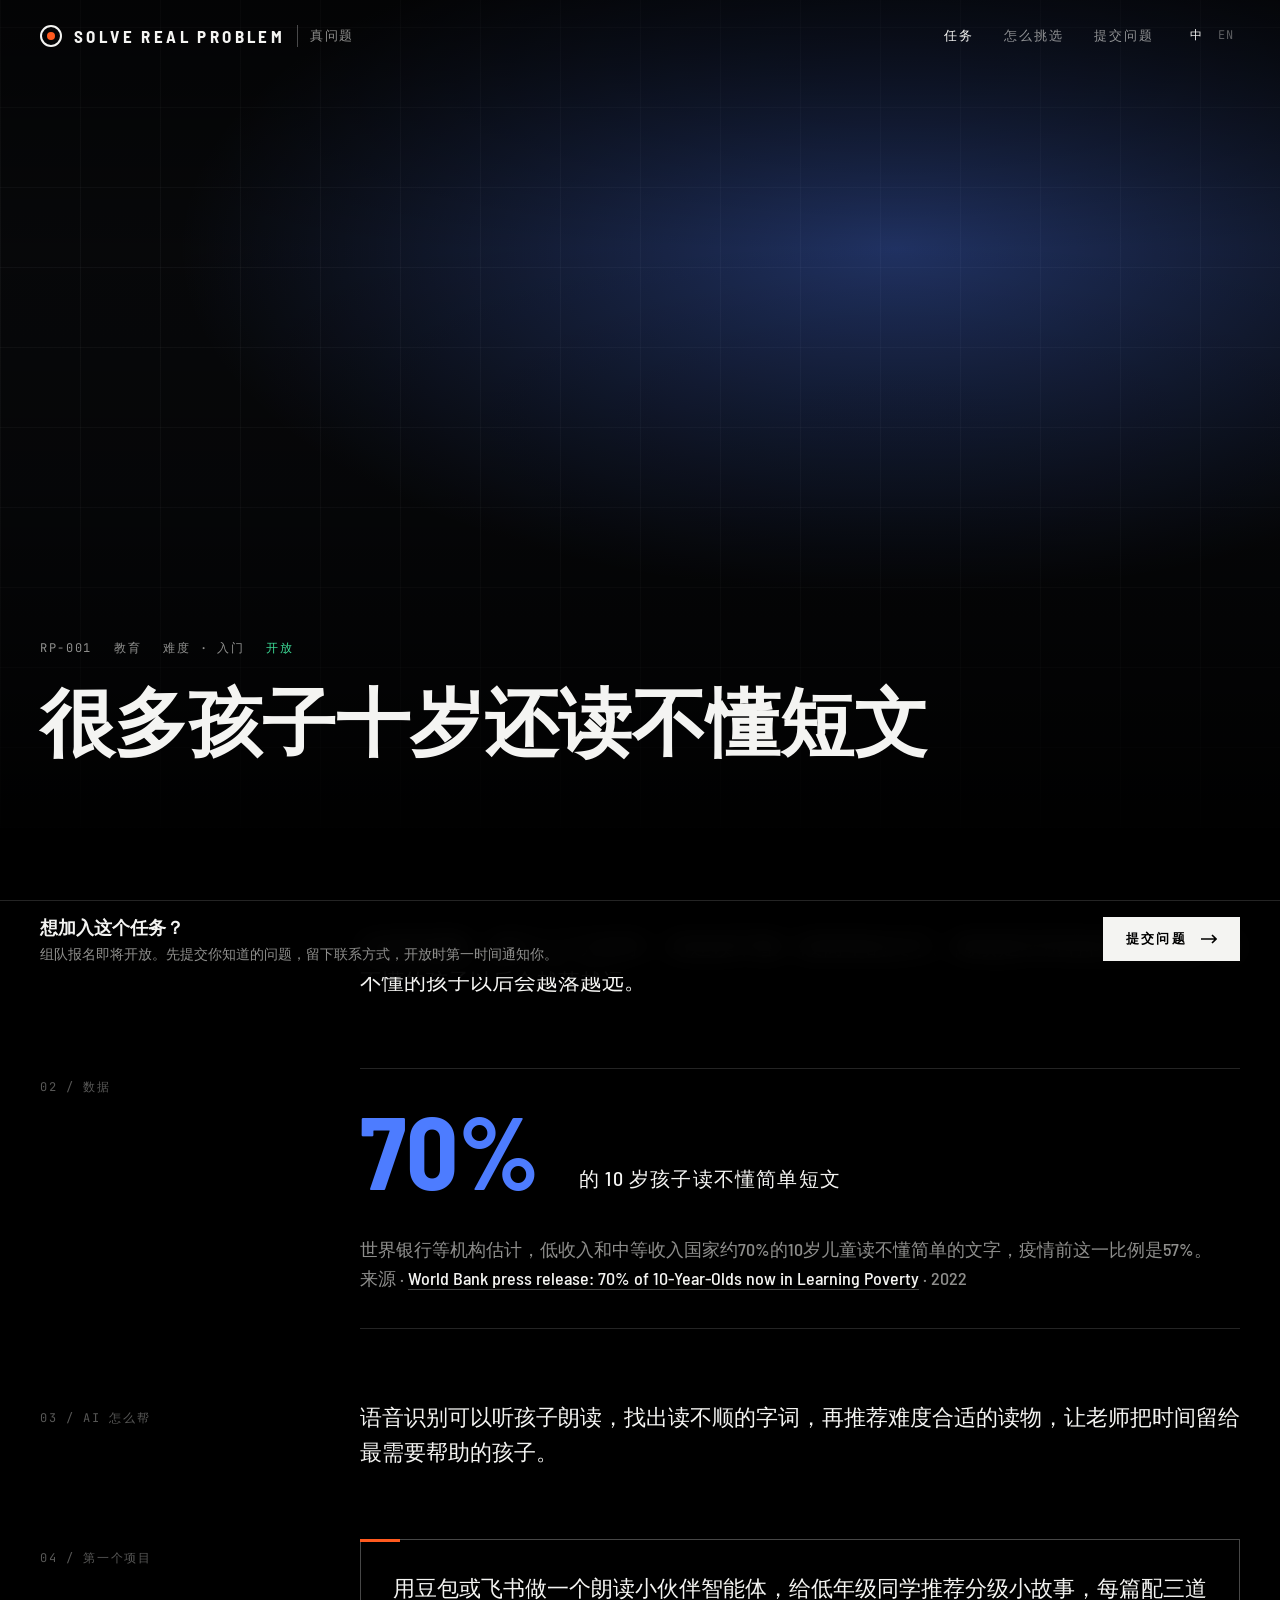
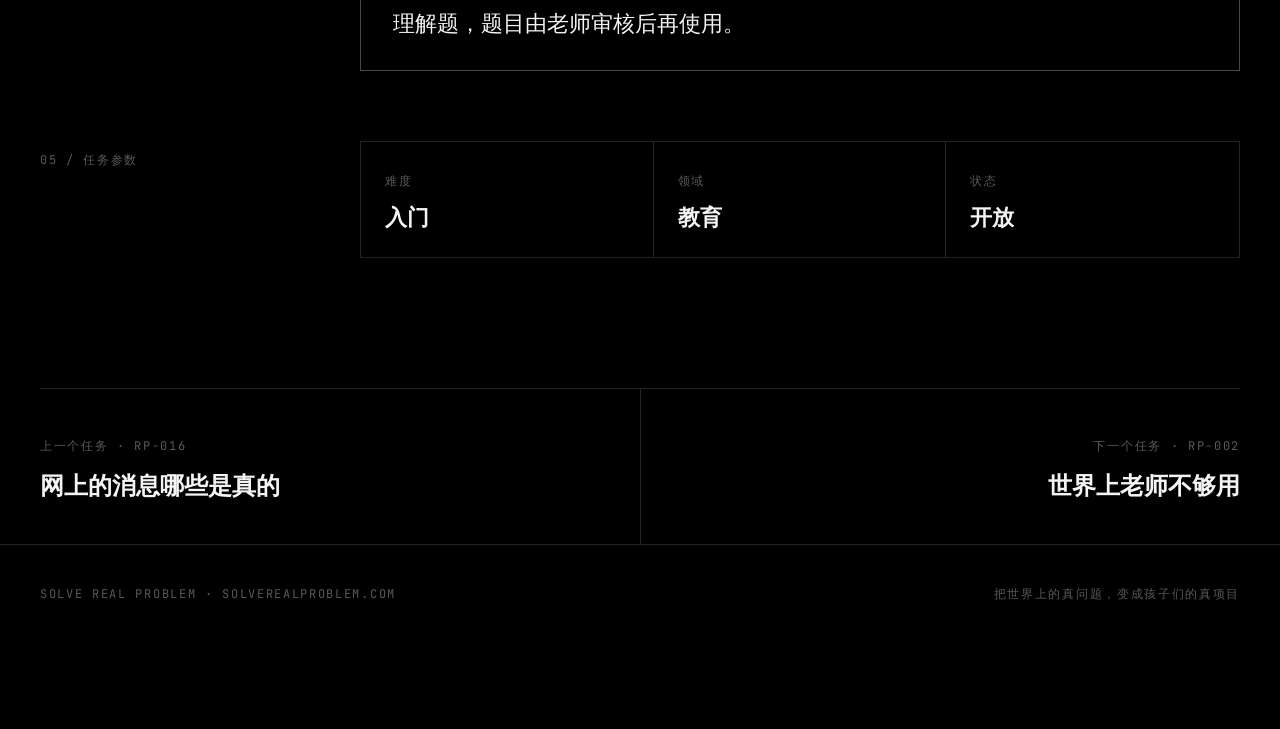
==== problem.html @ 1b387865 "改为任务控制中心风格：全屏图片首屏、任务清单、独立任务页、发射检查单；问题增加到 36 个 Co-authored-by: Cursor <cursoragent@cursor.com>" ====
<!doctype html>
<html lang="zh-CN" data-lang="zh">
<head>
<meta charset="utf-8">
<meta name="viewport" content="width=device-width, initial-scale=1">
<title data-zh="任务 · 真问题" data-en="Mission · Solve Real Problem">任务 · 真问题</title>
<link rel="icon" href="data:image/svg+xml,%3Csvg xmlns='http://www.w3.org/2000/svg' viewBox='0 0 32 32'%3E%3Crect width='32' height='32' fill='%23000'/%3E%3Ccircle cx='16' cy='16' r='10' fill='none' stroke='%23fff' stroke-width='3'/%3E%3Ccircle cx='16' cy='16' r='4' fill='%23ff5a1f'/%3E%3C/svg%3E">
<link rel="stylesheet" href="assets/style.css">
</head>
<body data-page="mission" style="padding-bottom:76px">
<main id="mission"></main>
<script src="assets/problems.js"></script>
<script src="assets/site.js"></script>
</body>
</html>
---- assets/style.css ----
@font-face{font-family:"Display";src:url(fonts/barlow-semi-condensed-latin-500-normal.woff2) format("woff2");font-weight:500;font-display:swap}
@font-face{font-family:"Display";src:url(fonts/barlow-semi-condensed-latin-700-normal.woff2) format("woff2");font-weight:700;font-display:swap}
@font-face{font-family:"Mono";src:url(fonts/jetbrains-mono-latin-400-normal.woff2) format("woff2");font-weight:400;font-display:swap}
@font-face{font-family:"Mono";src:url(fonts/jetbrains-mono-latin-500-normal.woff2) format("woff2");font-weight:500;font-display:swap}

:root{
  --bg:#000;
  --panel:#0b0c0e;
  --line:rgba(255,255,255,.14);
  --line-2:rgba(255,255,255,.28);
  --text:#f4f4f2;
  --muted:rgba(244,244,242,.58);
  --dim:rgba(244,244,242,.36);
  --signal:#ff5a1f;
  --go:#3ddc97;
  --max:1360px;
  --sans:"Display","PingFang SC","Hiragino Sans GB","Microsoft YaHei",system-ui,sans-serif;
  --mono:"Mono","SFMono-Regular",Menlo,Consolas,monospace;
}
*{box-sizing:border-box}
html{scroll-behavior:smooth;scroll-padding-top:72px;background:var(--bg)}
body{margin:0;background:var(--bg);color:var(--text);font-family:var(--sans);font-size:17px;line-height:1.65;-webkit-font-smoothing:antialiased}
a{color:inherit;text-decoration:none}
button{font:inherit;color:inherit}
::selection{background:var(--signal);color:#000}

html[data-lang="zh"] [data-l="en"],
html[data-lang="en"] [data-l="zh"]{display:none !important}

.wrap{max-width:var(--max);margin:0 auto;padding:0 40px}
.mono{font-family:var(--mono);font-size:12px;letter-spacing:.14em;text-transform:uppercase}
.caps{text-transform:uppercase;letter-spacing:.12em}

/* nav */
.top{position:fixed;inset:0 0 auto;z-index:40;transition:background .3s, border-color .3s;border-bottom:1px solid transparent}
.top.solid{background:rgba(0,0,0,.86);backdrop-filter:blur(12px);border-bottom-color:var(--line)}
.top .wrap{display:flex;align-items:center;justify-content:space-between;height:72px}
.brand{display:flex;align-items:center;gap:12px}
.brand .mk{width:22px;height:22px;border:2px solid var(--text);border-radius:50%;position:relative}
.brand .mk::after{content:"";position:absolute;inset:5px;background:var(--signal);border-radius:50%}
.brand b{font-weight:700;font-size:17px;letter-spacing:.2em;text-transform:uppercase}
.brand small{font-size:13px;color:var(--muted);letter-spacing:.1em;border-left:1px solid var(--line-2);padding-left:12px}
.nav{display:flex;align-items:center;gap:30px}
.nav a{font-size:13px;font-weight:500;letter-spacing:.16em;text-transform:uppercase;color:var(--muted);transition:color .2s}
.nav a:hover,.nav a.on{color:var(--text)}
.lang{display:flex;gap:2px;font-family:var(--mono);font-size:12px}
.lang button{background:none;border:0;cursor:pointer;color:var(--dim);padding:4px 6px;letter-spacing:.1em}
.lang button.on{color:var(--text)}

/* buttons */
.btn{display:inline-flex;align-items:center;gap:14px;height:52px;padding:0 28px;border:1.5px solid var(--text);font-size:14px;font-weight:700;letter-spacing:.18em;text-transform:uppercase;background:transparent;cursor:pointer;transition:background .2s,color .2s}
.btn:hover{background:var(--text);color:#000}
.btn .ar{width:16px;height:10px}
.btn.fill{background:var(--text);color:#000}
.btn.fill:hover{background:transparent;color:var(--text)}

/* photo layer */
.ph{position:absolute;inset:0;background:#0b0c0e center/cover no-repeat}
.ph.fallback{background:
  radial-gradient(80% 60% at 70% 30%,color-mix(in srgb,var(--c,#555) 38%,transparent),transparent 70%),
  repeating-linear-gradient(90deg,rgba(255,255,255,.04) 0 1px,transparent 1px 80px),
  repeating-linear-gradient(0deg,rgba(255,255,255,.04) 0 1px,transparent 1px 80px),#07080a}
.shade{position:absolute;inset:0;background:linear-gradient(180deg,rgba(0,0,0,.55) 0%,rgba(0,0,0,.05) 30%,rgba(0,0,0,.25) 60%,rgba(0,0,0,.92) 100%)}

/* hero */
.hero{position:relative;height:100vh;min-height:640px;overflow:hidden}
.hero .slide{position:absolute;inset:0;opacity:0;transition:opacity 1.4s ease}
.hero .slide.on{opacity:1}
.hero .slide .ph{transform:scale(1.06);transition:transform 9s linear}
.hero .slide.on .ph{transform:scale(1)}
.hero .copy{position:absolute;left:0;right:0;bottom:0;padding-bottom:88px}
.hero .meta{display:flex;gap:22px;color:var(--muted);margin-bottom:18px}
.hero .meta .st{color:var(--go)}
.hero .big{font-weight:700;font-size:clamp(72px,11vw,168px);line-height:.9;letter-spacing:-.01em;font-variant-numeric:tabular-nums}
.hero .label{font-size:clamp(18px,1.8vw,26px);font-weight:500;letter-spacing:.06em;margin:14px 0 6px;text-transform:uppercase}
.hero .title{font-size:clamp(17px,1.4vw,20px);color:var(--muted);margin:0 0 30px}
.hero .dots{position:absolute;right:40px;bottom:96px;display:flex;flex-direction:column;align-items:flex-end;gap:14px}
.hero .count{font-family:var(--mono);font-size:12px;letter-spacing:.14em;color:var(--muted)}
.hero .bars{display:flex;gap:6px}
.hero .bars button{width:34px;height:2px;border:0;background:var(--line-2);cursor:pointer;padding:0;position:relative;overflow:hidden}
.hero .bars button i{position:absolute;inset:0;background:var(--text);transform:scaleX(0);transform-origin:left}
.hero .bars button.done i{transform:scaleX(1)}
.hero .bars button.on i{animation:fill var(--dur,7s) linear forwards}
@keyframes fill{to{transform:scaleX(1)}}
.hero .scroll{position:absolute;left:50%;bottom:26px;transform:translateX(-50%);color:var(--dim)}

/* thesis */
.thesis{padding:160px 0 120px;border-bottom:1px solid var(--line)}
.thesis h1{font-weight:700;font-size:clamp(40px,5.4vw,84px);line-height:1.08;margin:0;max-width:1100px;letter-spacing:-.005em}
.thesis h1 em{font-style:normal;color:var(--signal)}
.thesis p{color:var(--muted);font-size:20px;max-width:720px;margin:34px 0 0}
.telemetry{display:grid;grid-template-columns:repeat(4,1fr);margin-top:90px;border-top:1px solid var(--line)}
.telemetry div{padding:26px 0 0;border-right:1px solid var(--line);padding-left:24px}
.telemetry div:first-child{padding-left:0}
.telemetry div:last-child{border-right:0}
.telemetry b{display:block;font-weight:700;font-size:clamp(44px,4.6vw,72px);line-height:1;font-variant-numeric:tabular-nums}
.telemetry span{display:block;margin-top:10px;color:var(--muted)}

/* section heads */
.sec{padding:120px 0}
.sec-top{display:flex;justify-content:space-between;align-items:flex-end;gap:30px;margin-bottom:48px}
.sec-top .mono{color:var(--signal);margin-bottom:14px;display:block}
.sec-top h2{margin:0;font-weight:700;font-size:clamp(34px,3.8vw,58px);line-height:1.08}
.sec-top p{margin:14px 0 0;color:var(--muted);max-width:640px}

/* manifest */
.controls{display:flex;justify-content:space-between;align-items:center;gap:24px;border-top:1px solid var(--line);border-bottom:1px solid var(--line);padding:14px 0;position:sticky;top:72px;background:rgba(0,0,0,.92);backdrop-filter:blur(10px);z-index:10}
.tabs{display:flex;flex-wrap:wrap;gap:6px 22px}
.tabs button{background:none;border:0;cursor:pointer;color:var(--dim);font-size:14px;letter-spacing:.1em;padding:6px 0;position:relative}
.tabs button:hover{color:var(--text)}
.tabs button.on{color:var(--text)}
.tabs button.on::after{content:"";position:absolute;left:0;right:0;bottom:0;height:2px;background:var(--signal)}
.tabs button sup{font-family:var(--mono);font-size:10px;color:var(--dim);margin-left:4px}
.find{display:flex;align-items:center;gap:10px;border-bottom:1px solid var(--line-2);min-width:260px;padding:4px 0}
.find svg{width:16px;height:16px;color:var(--muted)}
.find input{background:none;border:0;outline:none;color:var(--text);font:inherit;font-size:15px;flex:1;min-width:0}
.find input::placeholder{color:var(--dim)}

.head-row,.row{display:grid;grid-template-columns:96px minmax(0,1fr) 170px 190px 110px 90px 28px;gap:24px;align-items:center}
.head-row{padding:16px 0;color:var(--dim);border-bottom:1px solid var(--line)}
.row{position:relative;padding:26px 0;border-bottom:1px solid var(--line);cursor:pointer;transition:background .25s}
.row::before{content:"";position:absolute;inset:0 -40px;background:rgba(255,255,255,.035);opacity:0;transition:opacity .25s;pointer-events:none}
.row:hover::before{opacity:1}
.row .id{font-family:var(--mono);font-size:13px;color:var(--muted);letter-spacing:.08em}
.row h3{margin:0;font-weight:700;font-size:23px;line-height:1.3}
.row .sub{color:var(--muted);font-size:15px;margin-top:4px}
.row .area{font-size:14px;letter-spacing:.08em;color:var(--muted);display:flex;align-items:center;gap:8px}
.row .area i{width:8px;height:8px;background:var(--c)}
.row .num{font-weight:700;font-size:32px;line-height:1;font-variant-numeric:tabular-nums}
.row .lv{display:flex;gap:3px}
.row .lv i{width:14px;height:4px;background:var(--line-2)}
.row .lv i.f{background:var(--text)}
.row .st{font-family:var(--mono);font-size:11px;letter-spacing:.14em;color:var(--go);display:flex;align-items:center;gap:6px}
.row .st::before{content:"";width:6px;height:6px;border-radius:50%;background:currentColor;box-shadow:0 0 8px currentColor}
.row .go-ar{width:20px;height:12px;color:var(--dim);transition:transform .25s,color .25s}
.row:hover .go-ar{transform:translateX(5px);color:var(--text)}
.empty{padding:80px 0;text-align:center;color:var(--muted)}

.peek{position:fixed;z-index:30;width:360px;height:225px;pointer-events:none;opacity:0;transform:scale(.96);transition:opacity .2s,transform .2s;overflow:hidden;border:1px solid var(--line-2)}
.peek.on{opacity:1;transform:scale(1)}
.peek .ph{transition:none}

.cat-edu{--c:#4d7cff}.cat-health{--c:#ff5d5d}.cat-climate{--c:#2fcf8a}.cat-access{--c:#a77bff}.cat-community{--c:#ffa23a}.cat-food{--c:#b5d94a}.cat-safety{--c:#39c6d6}

/* checklist */
.check{display:grid;grid-template-columns:1fr 1fr;gap:0;border-top:1px solid var(--line)}
.check .col{padding:40px 40px 40px 0}
.check .col+.col{border-left:1px solid var(--line);padding-left:40px;padding-right:0}
.poll{list-style:none;margin:0;padding:0}
.poll li{display:grid;grid-template-columns:40px 1fr auto;gap:18px;align-items:baseline;padding:18px 0;border-bottom:1px dashed var(--line)}
.poll li:last-child{border-bottom:0}
.poll .n{font-family:var(--mono);font-size:12px;color:var(--dim)}
.poll h4{margin:0;font-size:20px;font-weight:700;letter-spacing:.02em}
.poll p{margin:3px 0 0;color:var(--muted);font-size:15px}
.poll .state{font-family:var(--mono);font-size:12px;letter-spacing:.14em;padding:4px 10px;border:1px solid currentColor;color:var(--dim);transition:color .4s}
.poll li.lit .state{color:var(--go)}
.poll li.gate .state{color:var(--signal)}
.thresh{display:grid;grid-template-columns:repeat(3,1fr);border:1px solid var(--line)}
.thresh div{padding:26px 24px;border-right:1px solid var(--line)}
.thresh div:last-child{border-right:0}
.thresh b{display:block;font-weight:700;font-size:48px;line-height:1}
.thresh span{display:block;color:var(--muted);margin-top:8px;font-size:15px}
.flow{margin-top:34px}
.flow .step{display:grid;grid-template-columns:40px 1fr;gap:18px;padding:16px 0;border-bottom:1px solid var(--line)}
.flow .step:last-child{border-bottom:0}
.flow .step .n{font-family:var(--mono);font-size:12px;color:var(--signal)}
.flow h4{margin:0;font-size:18px}
.flow p{margin:2px 0 0;color:var(--muted);font-size:15px}

/* propose band */
.band{position:relative;min-height:78vh;display:flex;align-items:flex-end;overflow:hidden;border-top:1px solid var(--line)}
.band .copy{position:relative;padding:0 0 100px;width:100%}
.band h2{font-weight:700;font-size:clamp(40px,5.6vw,92px);line-height:1.02;margin:0 0 20px;max-width:1000px}
.band p{color:var(--muted);font-size:19px;max-width:640px;margin:0 0 36px}
.why3{display:grid;grid-template-columns:repeat(3,1fr);gap:0;border-top:1px solid var(--line-2);margin:0 0 48px;max-width:1100px}
.why3 div{padding:22px 24px 0 0}
.why3 .mono{color:var(--signal)}
.why3 h4{margin:10px 0 4px;font-size:19px}
.why3 p{margin:0;font-size:15px}

footer{border-top:1px solid var(--line);padding:40px 0 48px;color:var(--dim)}
footer .wrap{display:flex;justify-content:space-between;gap:20px;flex-wrap:wrap}

/* mission page */
.m-hero{position:relative;height:92vh;min-height:620px;overflow:hidden}
.m-hero .copy{position:absolute;left:0;right:0;bottom:0;padding-bottom:70px}
.m-hero .meta{display:flex;flex-wrap:wrap;gap:22px;color:var(--muted);margin-bottom:22px}
.m-hero .meta .st{color:var(--go)}
.m-hero h1{margin:0;font-weight:700;font-size:clamp(40px,5.8vw,92px);line-height:1.04;max-width:1100px}
.m-body{display:grid;grid-template-columns:260px minmax(0,1fr);gap:0 60px;padding:100px 0 60px}
.m-body .lbl{color:var(--dim);padding-top:10px}
.m-body .blk{padding:0 0 70px}
.m-body .blk p{margin:0;font-size:clamp(20px,1.7vw,26px);line-height:1.6;max-width:880px}
.m-body .data{display:grid;grid-template-columns:auto 1fr;gap:40px;align-items:end;border-top:1px solid var(--line);border-bottom:1px solid var(--line);padding:34px 0}
.m-body .data b{font-weight:700;font-size:clamp(64px,8vw,128px);line-height:.9;color:var(--c)}
.m-body .data .lab{font-size:20px;letter-spacing:.06em;text-transform:uppercase}
.m-body .data .fact{grid-column:1/-1;color:var(--muted);font-size:18px;line-height:1.65}
.m-body .data a{color:var(--text);border-bottom:1px solid var(--line-2)}
.m-body .data a:hover{border-color:var(--text)}
.m-body .project{border:1px solid var(--line-2);padding:30px 32px;position:relative}
.m-body .project::before{content:"";position:absolute;left:-1px;top:-1px;width:40px;height:3px;background:var(--signal)}
.m-body .project p{font-size:22px}
.m-body .specs{display:grid;grid-template-columns:repeat(3,1fr);border:1px solid var(--line)}
.m-body .specs div{padding:22px 24px;border-right:1px solid var(--line)}
.m-body .specs div:last-child{border-right:0}
.m-body .specs .mono{color:var(--dim)}
.m-body .specs b{display:block;font-size:22px;margin-top:6px}
.credit{color:var(--dim);font-size:13px}
.credit a{border-bottom:1px solid var(--line)}
.pager{display:grid;grid-template-columns:1fr 1fr;border-top:1px solid var(--line)}
.pager a{padding:40px 0;display:block}
.pager a+a{text-align:right;border-left:1px solid var(--line);padding-left:40px}
.pager .mono{color:var(--dim)}
.pager b{display:block;font-size:24px;margin-top:8px}
.pager a:hover b{color:var(--signal)}
.dock{position:fixed;left:0;right:0;bottom:0;z-index:35;background:rgba(0,0,0,.9);backdrop-filter:blur(12px);border-top:1px solid var(--line);transform:translateY(100%);transition:transform .35s}
.dock.on{transform:none}
.dock .wrap{display:flex;justify-content:space-between;align-items:center;height:76px;gap:20px}
.dock .t{font-weight:700;font-size:18px}
.dock .s{color:var(--muted);font-size:14px}
.dock .btn{height:44px;padding:0 22px;font-size:13px}

/* propose page */
.p-hero{padding:170px 0 70px;border-bottom:1px solid var(--line)}
.p-hero h1{margin:14px 0 0;font-weight:700;font-size:clamp(44px,6vw,96px);line-height:1.02}
.p-hero p{color:var(--muted);font-size:20px;max-width:720px;margin:24px 0 0}
.p-grid{display:grid;grid-template-columns:minmax(0,.9fr) minmax(0,1.3fr);gap:0;border-bottom:1px solid var(--line)}
.p-grid .side{padding:50px 50px 50px 0;border-right:1px solid var(--line)}
.p-grid .side h3{margin:0 0 20px;font-size:22px}
.p-grid ol{list-style:none;margin:0;padding:0;counter-reset:s}
.p-grid li{counter-increment:s;padding:16px 0 16px 46px;border-bottom:1px dashed var(--line);position:relative}
.p-grid li::before{content:"0" counter(s);position:absolute;left:0;top:18px;font-family:var(--mono);font-size:12px;color:var(--signal)}
.p-grid li b{display:block;font-size:18px}
.p-grid li span{color:var(--muted);font-size:15px}
.p-grid .ex{margin-top:26px;border-left:2px solid var(--signal);padding:4px 0 4px 18px;color:var(--muted)}
.p-grid .ex .mono{display:block;color:var(--dim);margin-bottom:6px}
.p-grid .safe{margin-top:26px;color:var(--dim);font-size:14px}
.p-grid .form{padding:50px 0 50px 50px}
.p-grid .frame{border:1px solid var(--line-2);background:#fff}
.p-grid iframe{display:block;width:100%;height:860px;border:0}
.p-grid .open{margin-top:14px;color:var(--dim);font-size:14px}
.p-grid .open a{color:var(--text);border-bottom:1px solid var(--line-2)}

/* reveal */
.rv{opacity:0;transform:translateY(24px);transition:opacity .9s ease,transform .9s ease}
.rv.in{opacity:1;transform:none}

@media (max-width:1100px){
  .head-row{display:none}
  .row{grid-template-columns:70px minmax(0,1fr) auto 24px;gap:16px}
  .row .area,.row .lv,.row .st{display:none}
  .row .num{font-size:24px}
  .check,.p-grid{grid-template-columns:1fr}
  .check .col+.col,.p-grid .form{border-left:0;padding-left:0}
  .p-grid .side{border-right:0;padding-right:0}
  .m-body{grid-template-columns:1fr}
  .m-body .lbl{padding:0 0 12px}
  .telemetry{grid-template-columns:1fr 1fr}
  .telemetry div:nth-child(3){padding-left:0}
  .telemetry div{padding-bottom:24px}
}
@media (max-width:700px){
  .wrap{padding:0 20px}
  .nav{gap:16px}
  .nav a.hide-sm,.brand small{display:none}
  .controls{flex-direction:column;align-items:stretch;position:static}
  .find{min-width:0}
  .row{grid-template-columns:minmax(0,1fr) auto}
  .row .id,.row .go-ar{display:none}
  .row h3{font-size:19px}
  .why3,.thresh,.m-body .specs{grid-template-columns:1fr}
  .thresh div,.m-body .specs div{border-right:0;border-bottom:1px solid var(--line)}
  .hero .dots{right:20px;bottom:40px}
  .hero .copy{padding-bottom:110px}
  .dock .s{display:none}
  .pager{grid-template-columns:1fr}
  .pager a+a{border-left:0;padding-left:0;text-align:left;border-top:1px solid var(--line)}
}
@media (prefers-reduced-motion:reduce){
  .hero .slide,.hero .slide .ph,.rv{transition:none}
  .rv{opacity:1;transform:none}
}
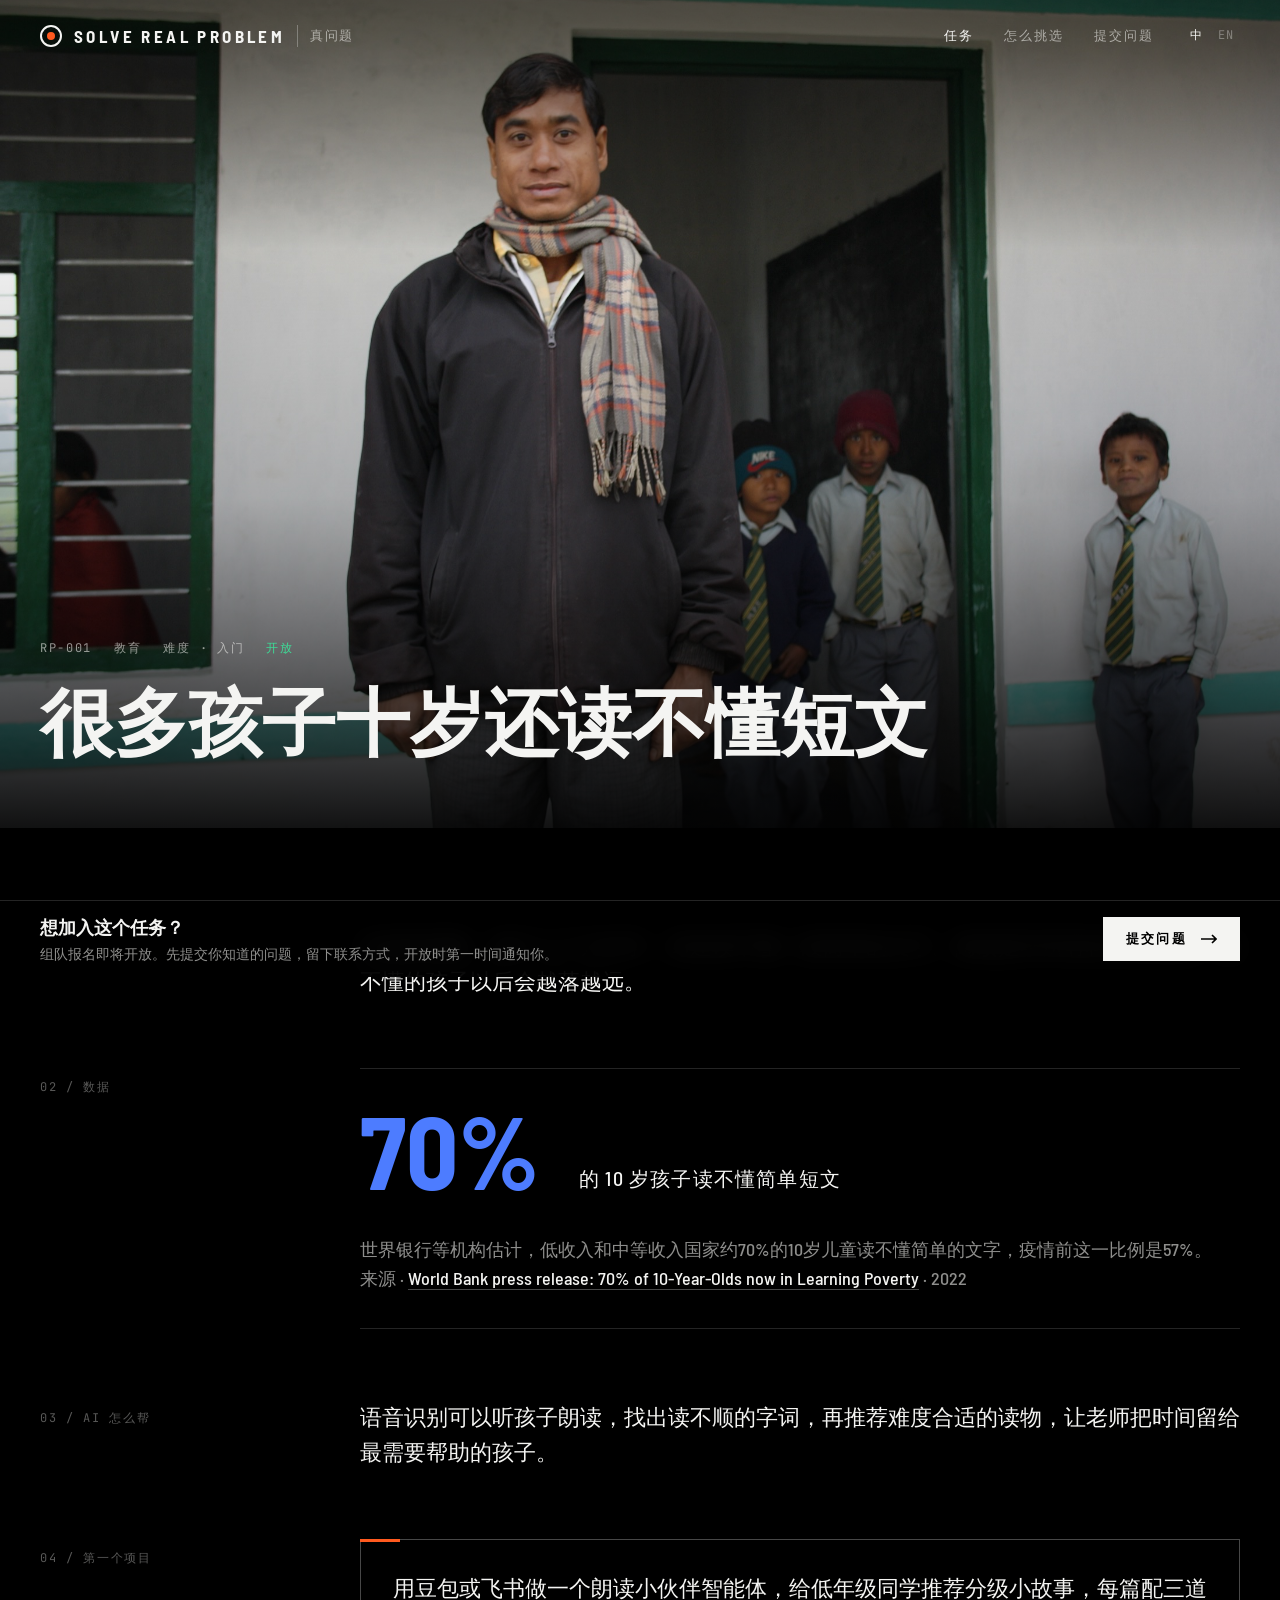
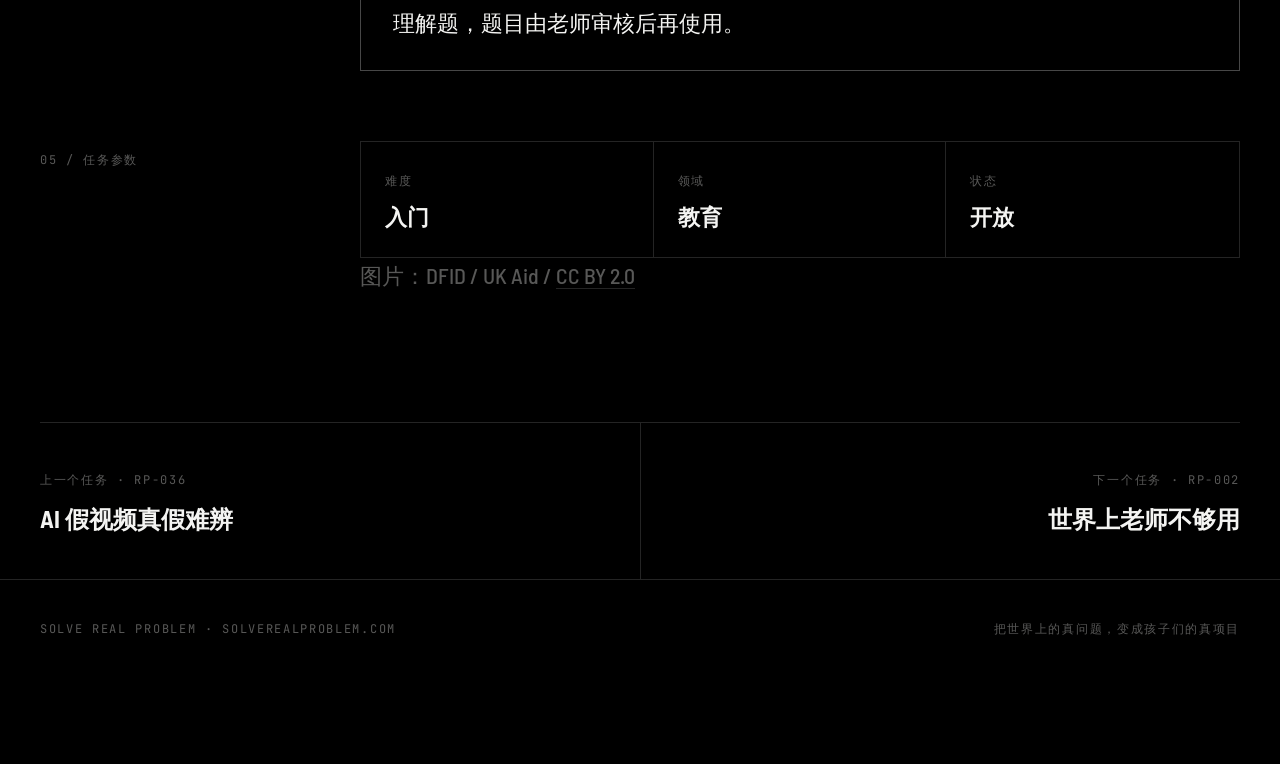
==== commit 4711d773: "强制刷新 banner 图片资源缓存 Co-authored-by: Cursor <cursoragent@cursor.com>" ====
--- a/problem.html
+++ b/problem.html
@@ -5,11 +5,11 @@
 <meta name="viewport" content="width=device-width, initial-scale=1">
 <title data-zh="任务 · 真问题" data-en="Mission · Solve Real Problem">任务 · 真问题</title>
 <link rel="icon" href="data:image/svg+xml,%3Csvg xmlns='http://www.w3.org/2000/svg' viewBox='0 0 32 32'%3E%3Crect width='32' height='32' fill='%23000'/%3E%3Ccircle cx='16' cy='16' r='10' fill='none' stroke='%23fff' stroke-width='3'/%3E%3Ccircle cx='16' cy='16' r='4' fill='%23ff5a1f'/%3E%3C/svg%3E">
-<link rel="stylesheet" href="assets/style.css">
+<link rel="stylesheet" href="assets/style.css?v=20261003">
 </head>
 <body data-page="mission" style="padding-bottom:76px">
 <main id="mission"></main>
-<script src="assets/problems.js"></script>
-<script src="assets/site.js"></script>
+<script src="assets/problems.js?v=20261003"></script>
+<script src="assets/site.js?v=20261003"></script>
 </body>
 </html>
